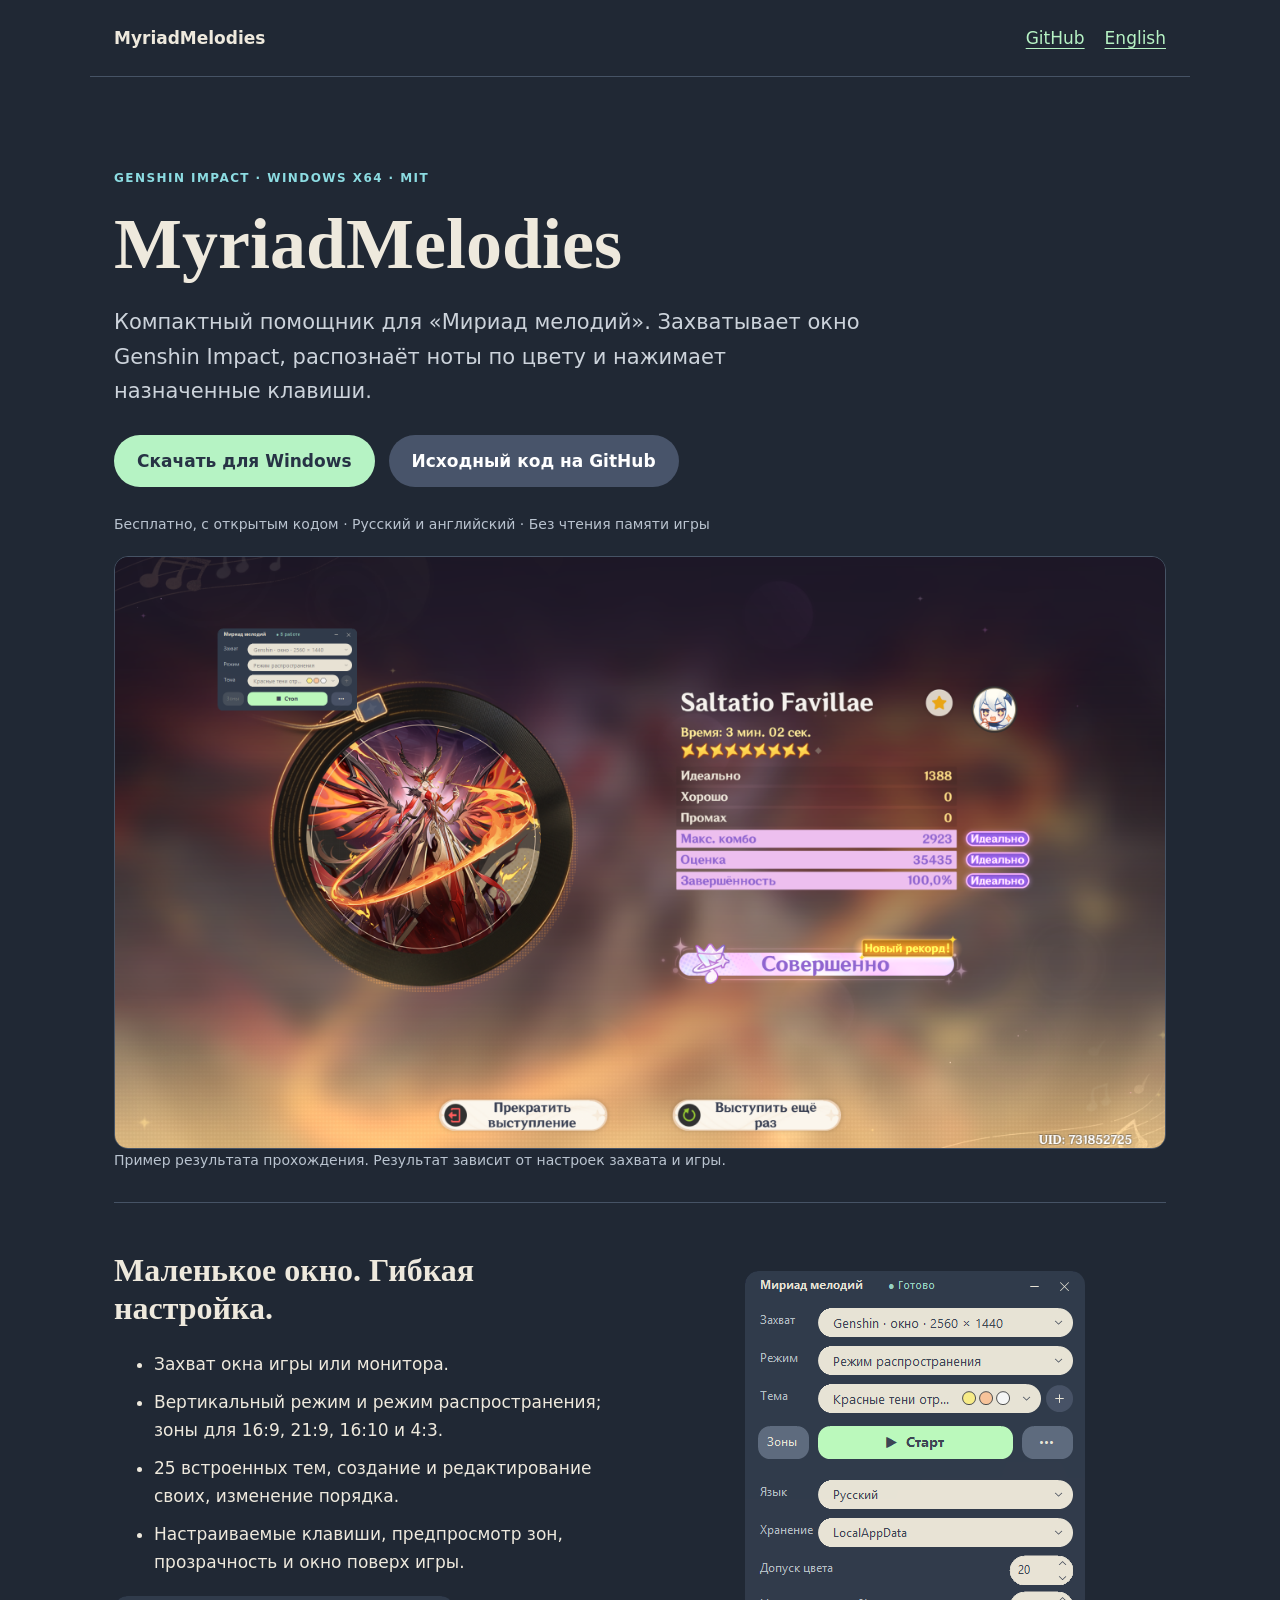
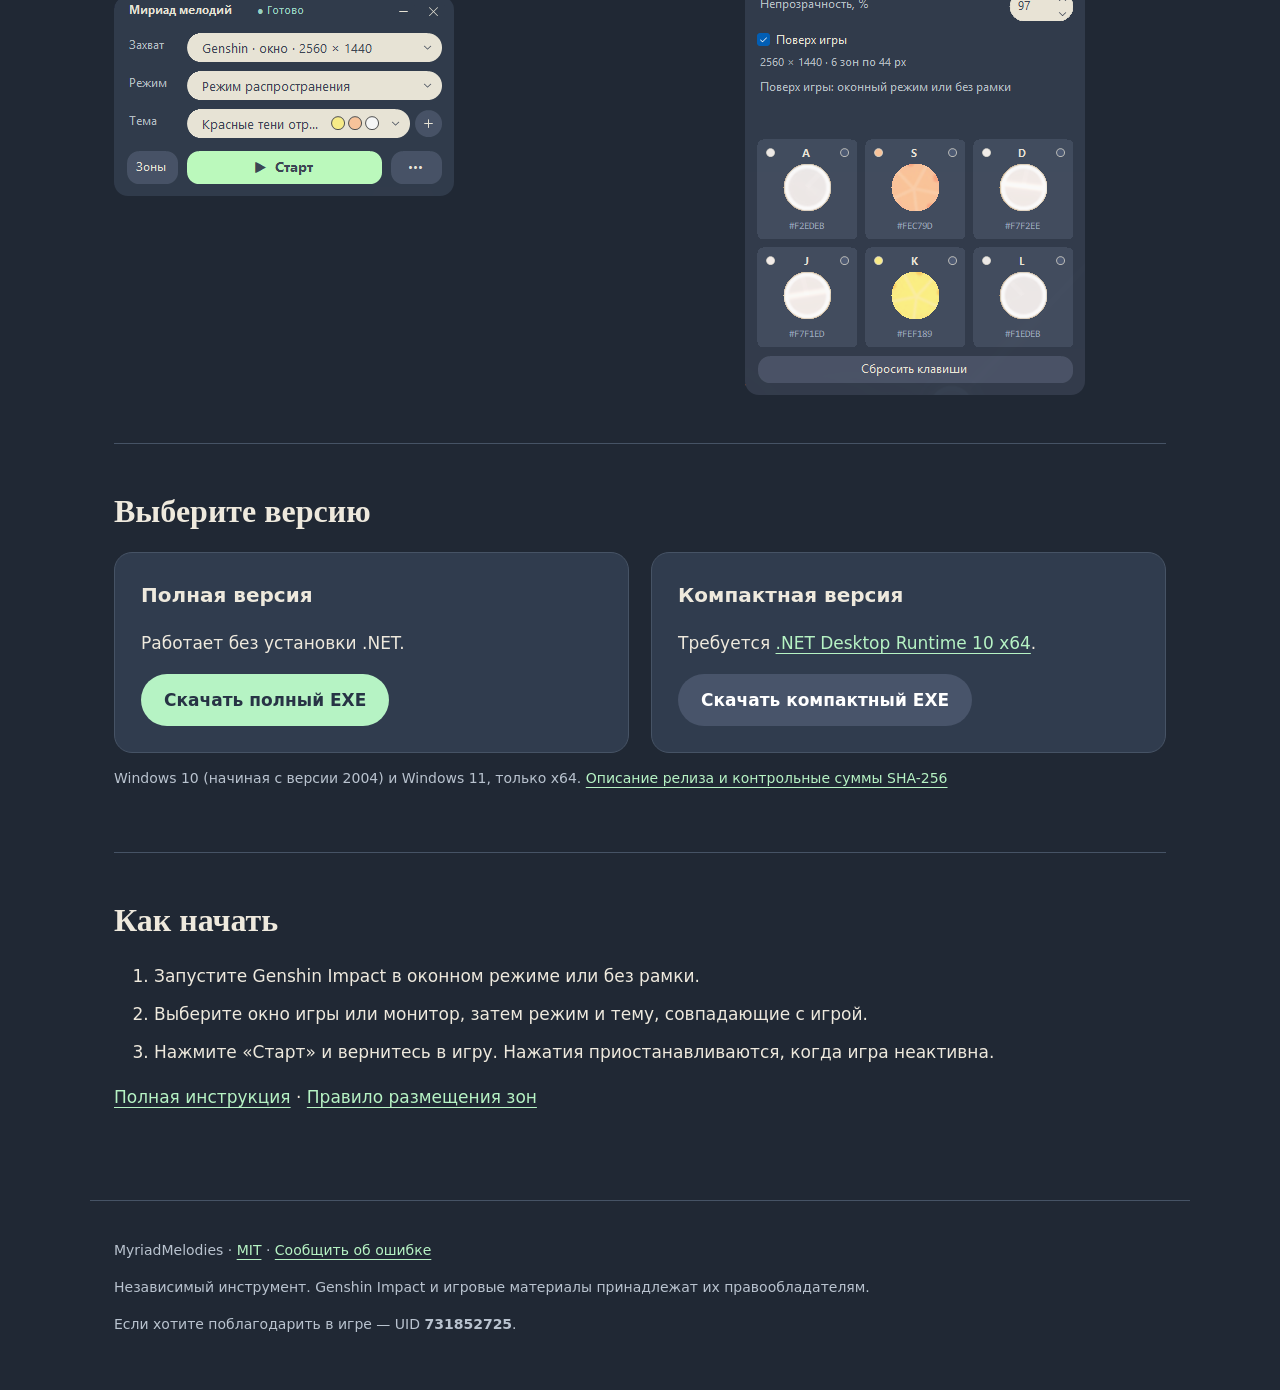
==== docs/ru.html @ b8ff7173 "Add bilingual GitHub Pages website and Google verification" ====
<!doctype html>
<html lang="ru"><head><meta charset="utf-8"><meta name="viewport" content="width=device-width,initial-scale=1">
<meta name="google-site-verification" content="cQcbVy6ofSSE2creuFWii6csLAIeP6PFHM0Fu6_WTdg">
<title>MyriadMelodies — помощник для Мириад мелодий в Genshin Impact</title><meta name="description" content="Бесплатный помощник для Мириад мелодий в Genshin Impact: захват окна, автоматическое нажатие клавиш, свои темы и поддержка разных разрешений. Windows x64.">
<link rel="canonical" href="https://nikitare99.github.io/MyriadMelodies/ru.html"><link rel="alternate" hreflang="en" href="https://nikitare99.github.io/MyriadMelodies/"><link rel="alternate" hreflang="ru" href="https://nikitare99.github.io/MyriadMelodies/ru.html"><link rel="alternate" hreflang="x-default" href="https://nikitare99.github.io/MyriadMelodies/">
<meta property="og:title" content="MyriadMelodies — помощник для Мириад мелодий в Genshin Impact"><meta property="og:description" content="Бесплатный помощник для Мириад мелодий в Genshin Impact: захват окна, автоматическое нажатие клавиш, свои темы и поддержка разных разрешений. Windows x64."><meta property="og:type" content="website"><meta property="og:url" content="https://nikitare99.github.io/MyriadMelodies/ru.html"><meta property="og:image" content="https://nikitare99.github.io/MyriadMelodies/images/result-ru.png">
<link rel="stylesheet" href="style.css"><link rel="sitemap" type="application/xml" href="sitemap.xml">
</head><body><header><a class="brand" href="ru.html">MyriadMelodies</a><nav aria-label="Навигация"><a href="https://github.com/NikitaRe99/MyriadMelodies">GitHub</a><a href="index.html" lang="en">English</a></nav></header>
<main><div class="hero"><p class="eyebrow">Genshin Impact · Windows x64 · MIT</p><h1>MyriadMelodies</h1><p class="intro">Компактный помощник для «Мириад мелодий». Захватывает окно Genshin Impact, распознаёт ноты по цвету и нажимает назначенные клавиши.</p>
<div class="actions"><a class="button" href="#download">Скачать для Windows</a><a class="button secondary" href="https://github.com/NikitaRe99/MyriadMelodies">Исходный код на GitHub</a></div><p class="meta">Бесплатно, с открытым кодом · Русский и английский · Без чтения памяти игры</p>
<figure><img class="result" src="images/result-ru.png" width="2560" height="1440" alt="Пример результата в Genshin Impact с запущенным MyriadMelodies"><figcaption>Пример результата прохождения. Результат зависит от настроек захвата и игры.</figcaption></figure></div>
<section class="split"><div><h2>Маленькое окно. Гибкая настройка.</h2><ul><li>Захват окна игры или монитора.</li><li>Вертикальный режим и режим распространения; зоны для 16:9, 21:9, 16:10 и 4:3.</li><li>25 встроенных тем, создание и редактирование своих, изменение порядка.</li><li>Настраиваемые клавиши, предпросмотр зон, прозрачность и окно поверх игры.</li></ul><figure><img src="images/compact-ru.png" width="340" height="200" loading="lazy" alt="Компактное окно приложения"></figure></div><div class="preview"><figure><img src="images/settings-zones-ru.png" width="340" height="724" loading="lazy" alt="Открытые настройки и предпросмотр шести зон"></figure></div></section>
<section id="download"><h2>Выберите версию</h2><div class="downloads"><article class="download"><h3>Полная версия</h3><p>Работает без установки .NET.</p><a class="button" href="https://github.com/NikitaRe99/MyriadMelodies/releases/latest/download/MyriadMelodies-standalone-win-x64.exe">Скачать полный EXE</a></article><article class="download"><h3>Компактная версия</h3><p>Требуется <a href="https://dotnet.microsoft.com/en-us/download/dotnet/10.0">.NET Desktop Runtime 10 x64</a>.</p><a class="button secondary" href="https://github.com/NikitaRe99/MyriadMelodies/releases/latest/download/MyriadMelodies-runtime-required-win-x64.exe">Скачать компактный EXE</a></article></div><p class="note">Windows 10 (начиная с версии 2004) и Windows 11, только x64. <a href="https://github.com/NikitaRe99/MyriadMelodies/releases/latest">Описание релиза и контрольные суммы SHA-256</a></p></section>
<section><h2>Как начать</h2><ol><li>Запустите Genshin Impact в оконном режиме или без рамки.</li><li>Выберите окно игры или монитор, затем режим и тему, совпадающие с игрой.</li><li>Нажмите «Старт» и вернитесь в игру. Нажатия приостанавливаются, когда игра неактивна.</li></ol><p><a href="https://github.com/NikitaRe99/MyriadMelodies/blob/main/README.ru.md">Полная инструкция</a> · <a href="https://github.com/NikitaRe99/MyriadMelodies/blob/main/docs/CAPTURE-RESOLUTIONS.ru.md">Правило размещения зон</a></p></section></main>
<footer><p>MyriadMelodies · <a href="https://github.com/NikitaRe99/MyriadMelodies/blob/main/LICENSE">MIT</a> · <a href="https://github.com/NikitaRe99/MyriadMelodies/issues">Сообщить об ошибке</a></p><p>Независимый инструмент. Genshin Impact и игровые материалы принадлежат их правообладателям.</p><p>Если хотите поблагодарить в игре — UID <strong>731852725</strong>.</p></footer></body></html>
---- docs/style.css ----
*{box-sizing:border-box}html{scroll-behavior:smooth}body{margin:0;background:#202834;color:#eee9dd;font:17px/1.65 system-ui,-apple-system,Segoe UI,sans-serif}a{color:#b6f3c4;text-underline-offset:4px}a:hover{color:white}a:focus-visible{outline:3px solid #8cdce2;outline-offset:5px}header,main,footer{max-width:1100px;margin:auto;padding:24px}header{display:flex;justify-content:space-between;border-bottom:1px solid #465365;gap:20px}nav{display:flex;gap:20px}.brand{color:#eee9dd;font-weight:700;text-decoration:none}.hero{padding:56px 0 30px}.eyebrow{color:#8cdce2;letter-spacing:.12em;text-transform:uppercase;font-size:12px;font-weight:700}h1{font:700 clamp(38px,7vw,72px)/1.1 Georgia,serif;margin:16px 0}h2{font:600 32px/1.2 Georgia,serif;margin:0 0 22px}h3{font-size:20px;margin:0 0 8px}.intro{max-width:760px;font-size:21px;color:#ccd3db}.actions{display:flex;flex-wrap:wrap;gap:14px;margin:26px 0}.button{display:inline-block;padding:12px 23px;border-radius:28px;background:#b6f3c4;color:#273345;text-decoration:none;font-weight:650}.button:hover{background:#d8f9de;color:#273345}.button.secondary{background:#48546a;color:#fff}.meta,.note,figcaption{font-size:14px;color:#b9c3cf}figure{margin:20px 0 0}img{display:block;max-width:100%;height:auto;border-radius:14px}.result{width:100%;border:1px solid #465365}section{padding:48px 0;border-top:1px solid #465365}.split{display:grid;grid-template-columns:1fr 1fr;gap:48px}.preview{display:flex;align-items:flex-start;justify-content:center;gap:25px;flex-wrap:wrap}.preview img{width:auto;max-width:100%}.downloads{display:grid;grid-template-columns:1fr 1fr;gap:22px}.download{padding:26px;background:#303c4e;border:1px solid #465365;border-radius:18px}li{margin:10px 0}footer{border-top:1px solid #465365;padding-bottom:40px;font-size:14px;color:#b9c3cf}footer p{max-width:850px}@media(max-width:720px){header,main,footer{padding:20px}.hero{padding-top:28px}.split,.downloads{grid-template-columns:1fr;gap:26px}nav{gap:12px}section{padding:32px 0}.preview{justify-content:flex-start}}
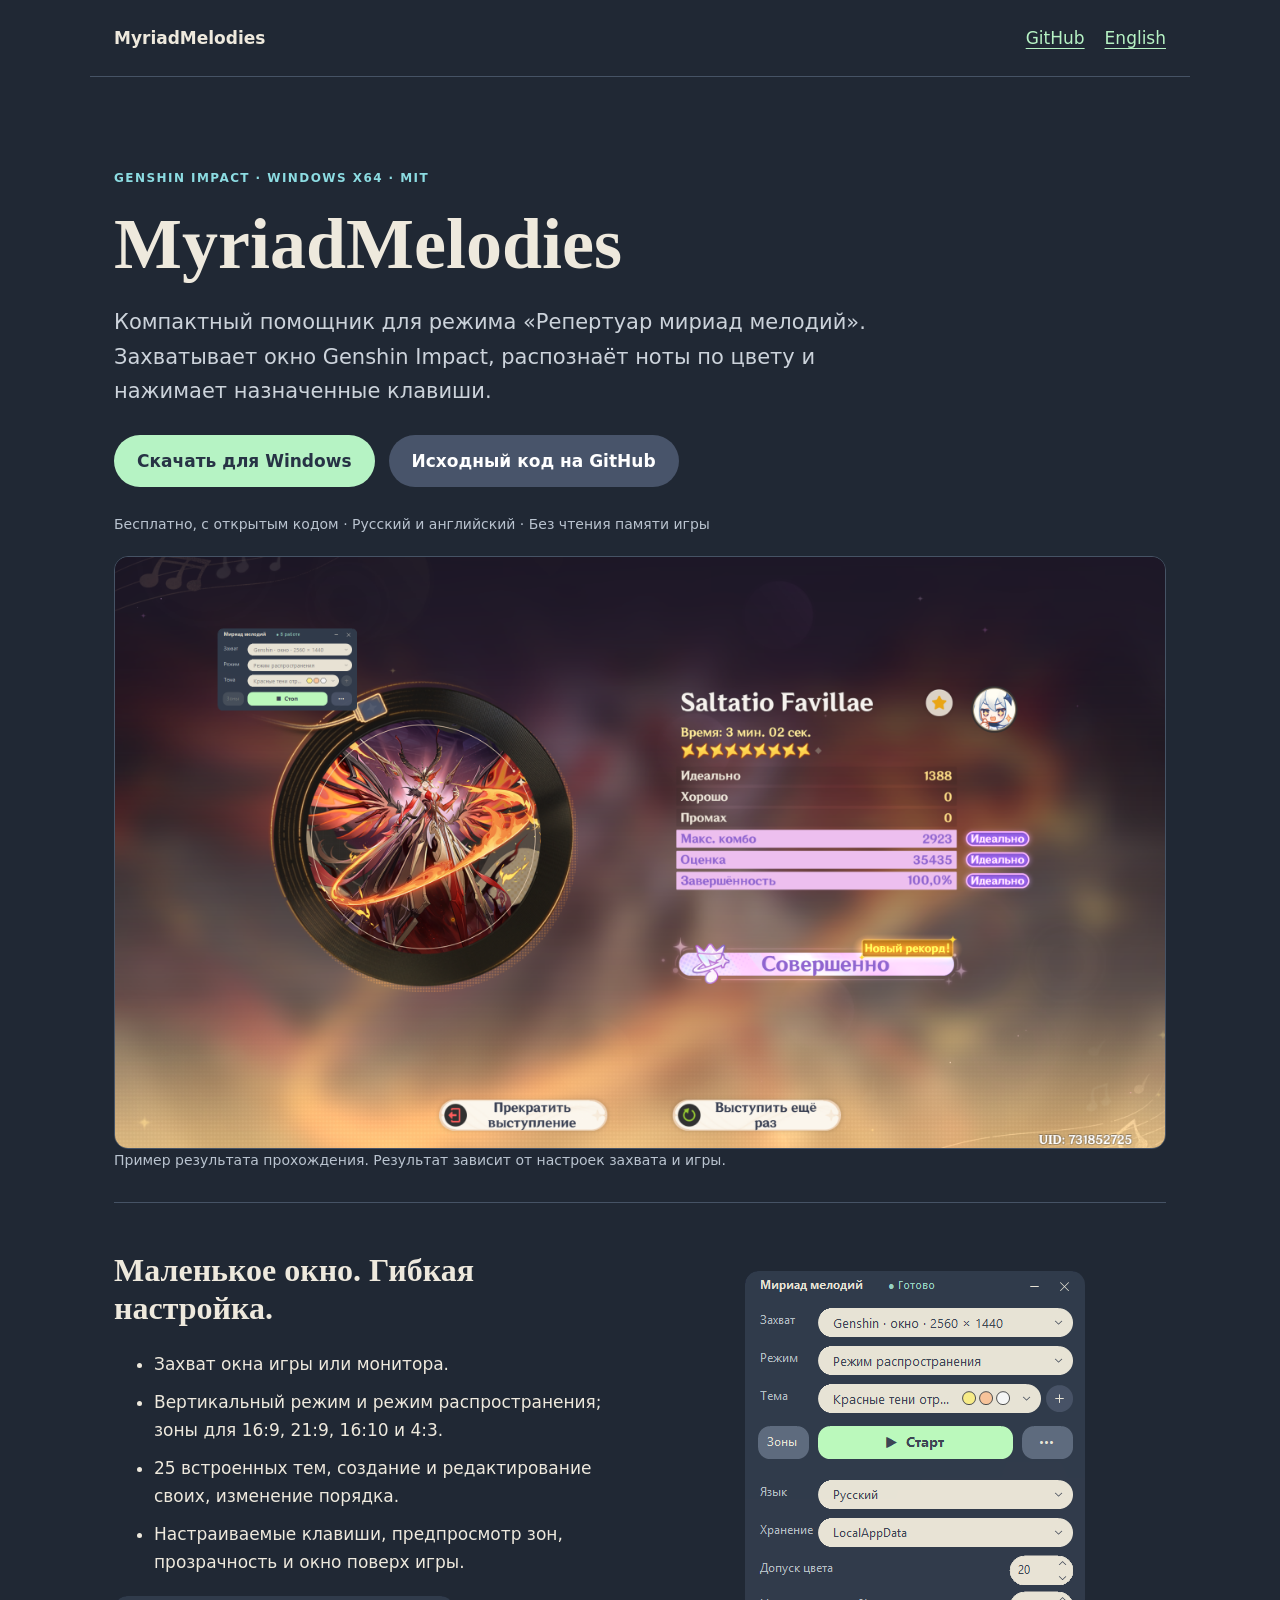
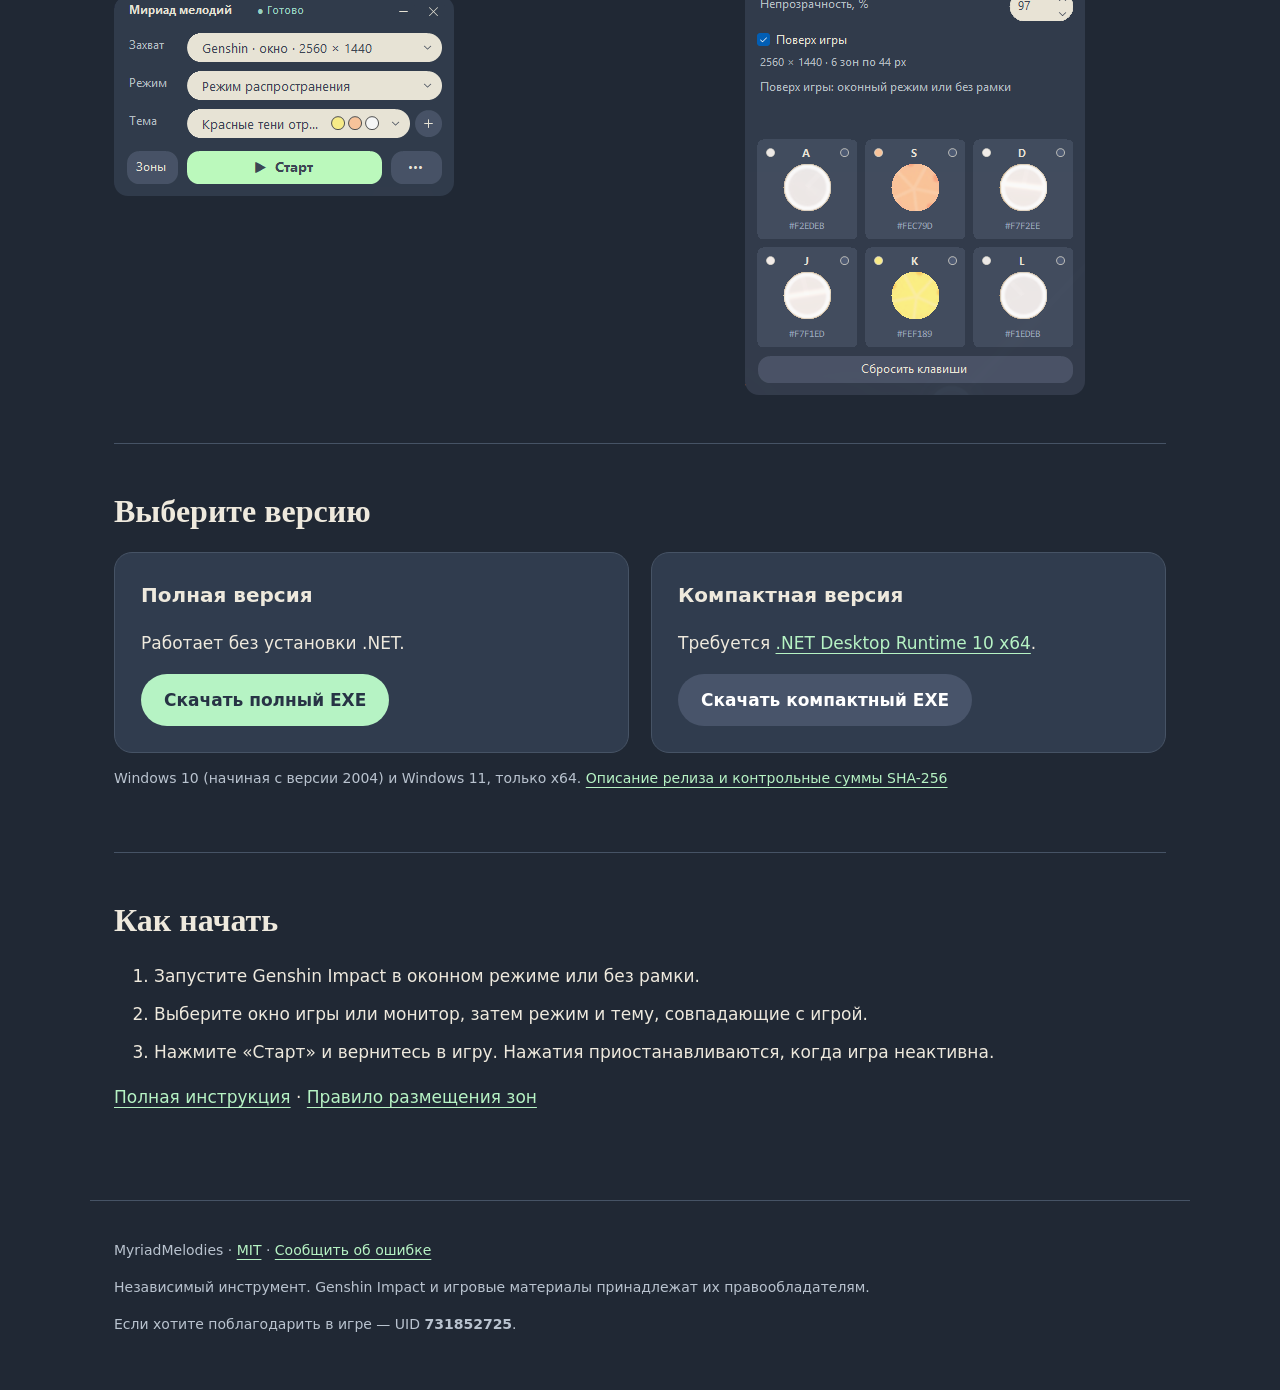
==== commit cf50a3ea: "Use the official Russian name Repertoire of Myriad Melodies" ====
--- a/docs/ru.html
+++ b/docs/ru.html
@@ -1,12 +1,12 @@
 <!doctype html>
 <html lang="ru"><head><meta charset="utf-8"><meta name="viewport" content="width=device-width,initial-scale=1">
 <meta name="google-site-verification" content="cQcbVy6ofSSE2creuFWii6csLAIeP6PFHM0Fu6_WTdg">
-<title>MyriadMelodies — помощник для Мириад мелодий в Genshin Impact</title><meta name="description" content="Бесплатный помощник для Мириад мелодий в Genshin Impact: захват окна, автоматическое нажатие клавиш, свои темы и поддержка разных разрешений. Windows x64.">
+<title>MyriadMelodies — помощник для режима «Репертуар мириад мелодий» в Genshin Impact</title><meta name="description" content="Бесплатный помощник для режима «Репертуар мириад мелодий» в Genshin Impact: захват окна, автоматическое нажатие клавиш, свои темы и поддержка разных разрешений. Windows x64.">
 <link rel="canonical" href="https://nikitare99.github.io/MyriadMelodies/ru.html"><link rel="alternate" hreflang="en" href="https://nikitare99.github.io/MyriadMelodies/"><link rel="alternate" hreflang="ru" href="https://nikitare99.github.io/MyriadMelodies/ru.html"><link rel="alternate" hreflang="x-default" href="https://nikitare99.github.io/MyriadMelodies/">
-<meta property="og:title" content="MyriadMelodies — помощник для Мириад мелодий в Genshin Impact"><meta property="og:description" content="Бесплатный помощник для Мириад мелодий в Genshin Impact: захват окна, автоматическое нажатие клавиш, свои темы и поддержка разных разрешений. Windows x64."><meta property="og:type" content="website"><meta property="og:url" content="https://nikitare99.github.io/MyriadMelodies/ru.html"><meta property="og:image" content="https://nikitare99.github.io/MyriadMelodies/images/result-ru.png">
+<meta property="og:title" content="MyriadMelodies — помощник для режима «Репертуар мириад мелодий» в Genshin Impact"><meta property="og:description" content="Бесплатный помощник для режима «Репертуар мириад мелодий» в Genshin Impact: захват окна, автоматическое нажатие клавиш, свои темы и поддержка разных разрешений. Windows x64."><meta property="og:type" content="website"><meta property="og:url" content="https://nikitare99.github.io/MyriadMelodies/ru.html"><meta property="og:image" content="https://nikitare99.github.io/MyriadMelodies/images/result-ru.png">
 <link rel="stylesheet" href="style.css"><link rel="sitemap" type="application/xml" href="sitemap.xml">
 </head><body><header><a class="brand" href="ru.html">MyriadMelodies</a><nav aria-label="Навигация"><a href="https://github.com/NikitaRe99/MyriadMelodies">GitHub</a><a href="index.html" lang="en">English</a></nav></header>
-<main><div class="hero"><p class="eyebrow">Genshin Impact · Windows x64 · MIT</p><h1>MyriadMelodies</h1><p class="intro">Компактный помощник для «Мириад мелодий». Захватывает окно Genshin Impact, распознаёт ноты по цвету и нажимает назначенные клавиши.</p>
+<main><div class="hero"><p class="eyebrow">Genshin Impact · Windows x64 · MIT</p><h1>MyriadMelodies</h1><p class="intro">Компактный помощник для режима «Репертуар мириад мелодий». Захватывает окно Genshin Impact, распознаёт ноты по цвету и нажимает назначенные клавиши.</p>
 <div class="actions"><a class="button" href="#download">Скачать для Windows</a><a class="button secondary" href="https://github.com/NikitaRe99/MyriadMelodies">Исходный код на GitHub</a></div><p class="meta">Бесплатно, с открытым кодом · Русский и английский · Без чтения памяти игры</p>
 <figure><img class="result" src="images/result-ru.png" width="2560" height="1440" alt="Пример результата в Genshin Impact с запущенным MyriadMelodies"><figcaption>Пример результата прохождения. Результат зависит от настроек захвата и игры.</figcaption></figure></div>
 <section class="split"><div><h2>Маленькое окно. Гибкая настройка.</h2><ul><li>Захват окна игры или монитора.</li><li>Вертикальный режим и режим распространения; зоны для 16:9, 21:9, 16:10 и 4:3.</li><li>25 встроенных тем, создание и редактирование своих, изменение порядка.</li><li>Настраиваемые клавиши, предпросмотр зон, прозрачность и окно поверх игры.</li></ul><figure><img src="images/compact-ru.png" width="340" height="200" loading="lazy" alt="Компактное окно приложения"></figure></div><div class="preview"><figure><img src="images/settings-zones-ru.png" width="340" height="724" loading="lazy" alt="Открытые настройки и предпросмотр шести зон"></figure></div></section>
